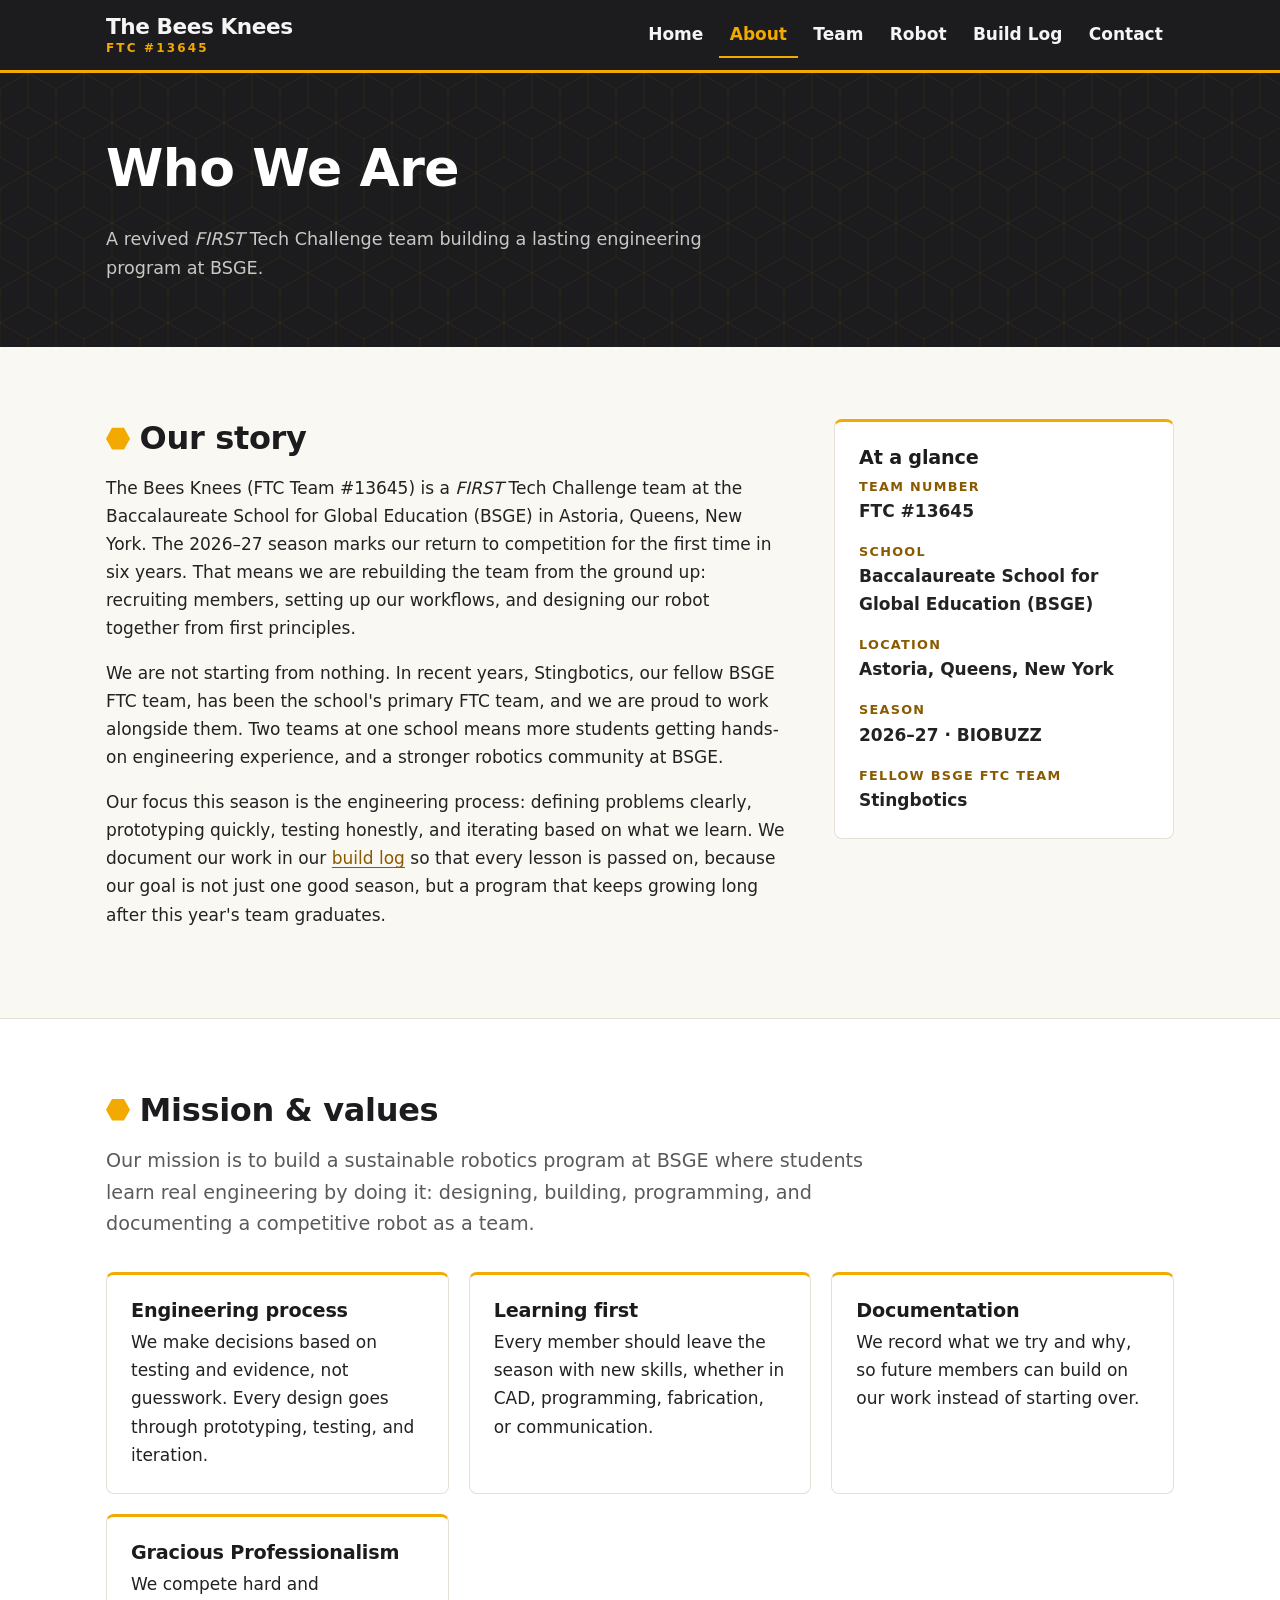
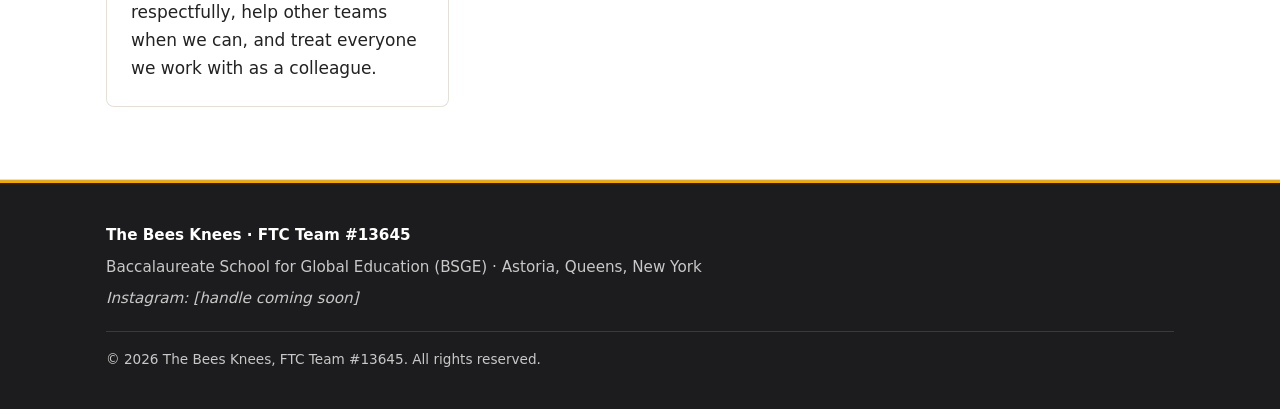
==== about.html @ 13f6f903 "Initial team website: six pages, shared stylesheet, mobile menu, README Co-Authored-By: Claude Opus " ====
<!DOCTYPE html>
<html lang="en">
<head>
  <meta charset="utf-8">
  <meta name="viewport" content="width=device-width, initial-scale=1">
  <title>About · The Bees Knees · FTC Team #13645</title>
  <meta name="description" content="Who we are: The Bees Knees, a revived FIRST Tech Challenge team at BSGE in Astoria, Queens, building a lasting robotics program.">
  <meta name="theme-color" content="#1c1c1e">
  <link rel="stylesheet" href="css/style.css">
  <!-- This line tells the CSS that JavaScript is working, so the phone menu can start closed. -->
  <script>document.documentElement.classList.add("js");</script>
  <script src="js/main.js" defer></script>
</head>
<body>
  <a class="skip-link" href="#main">Skip to main content</a>

  <!-- ===== HEADER (same on every page) ===== -->
  <header class="site-header">
    <div class="container header-inner">
      <!-- TODO: Replace this text wordmark with the team logo once it exists. Save it in images/ and use an <img> with alt="The Bees Knees, FTC Team 13645". -->
      <a class="wordmark" href="index.html">
        <span class="wordmark-name">The Bees Knees</span>
        <span class="wordmark-number">FTC #13645</span>
      </a>
      <button class="menu-toggle" type="button" aria-expanded="false" aria-controls="site-nav">
        <span class="menu-icon" aria-hidden="true"></span>
        Menu
      </button>
      <nav id="site-nav" class="site-nav" aria-label="Main">
        <ul>
          <li><a href="index.html">Home</a></li>
          <li><a href="about.html" aria-current="page">About</a></li>
          <li><a href="team.html">Team</a></li>
          <li><a href="robot.html">Robot</a></li>
          <li><a href="buildlog.html">Build Log</a></li>
          <li><a href="contact.html">Contact</a></li>
        </ul>
      </nav>
    </div>
  </header>

  <main id="main">
    <section class="page-header">
      <div class="container">
        <h1>Who We Are</h1>
        <p>A revived <em>FIRST</em> Tech Challenge team building a lasting engineering program at BSGE.</p>
      </div>
    </section>

    <!-- ===== INTRODUCTION ===== -->
    <section class="section" aria-labelledby="story-title">
      <div class="container split">
        <div class="prose">
          <h2 id="story-title" class="section-title">Our story</h2>
          <p>The Bees Knees (FTC Team #13645) is a <em>FIRST</em> Tech Challenge team at the Baccalaureate School for Global Education (BSGE) in Astoria, Queens, New York. The 2026–27 season marks our return to competition for the first time in six years. That means we are rebuilding the team from the ground up: recruiting members, setting up our workflows, and designing our robot together from first principles.</p>
          <p>We are not starting from nothing. In recent years, Stingbotics, our fellow BSGE FTC team, has been the school's primary FTC team, and we are proud to work alongside them. Two teams at one school means more students getting hands-on engineering experience, and a stronger robotics community at BSGE.</p>
          <p>Our focus this season is the engineering process: defining problems clearly, prototyping quickly, testing honestly, and iterating based on what we learn. We document our work in our <a href="buildlog.html">build log</a> so that every lesson is passed on, because our goal is not just one good season, but a program that keeps growing long after this year's team graduates.</p>

          <!-- TODO: Optional photo. When you have one, add it here, for example:
               <img src="images/about-team-working.jpg" alt="Team members assembling the drivetrain in the BSGE workshop">
          -->
        </div>

        <aside class="card" aria-labelledby="facts-title">
          <h3 id="facts-title">At a glance</h3>
          <dl class="fact-list">
            <div>
              <dt>Team number</dt>
              <dd>FTC #13645</dd>
            </div>
            <div>
              <dt>School</dt>
              <dd>Baccalaureate School for Global Education (BSGE)</dd>
            </div>
            <div>
              <dt>Location</dt>
              <dd>Astoria, Queens, New York</dd>
            </div>
            <div>
              <dt>Season</dt>
              <!-- TODO: Verify the official spelling of the season name. -->
              <dd>2026–27 · BIOBUZZ</dd>
            </div>
            <div>
              <dt>Fellow BSGE FTC team</dt>
              <dd>Stingbotics</dd>
            </div>
          </dl>
        </aside>
      </div>
    </section>

    <!-- ===== MISSION & VALUES ===== -->
    <!-- TODO: Team to review and edit the mission statement and values below. They are a first draft. -->
    <section class="section section-alt" aria-labelledby="mission-title">
      <div class="container">
        <h2 id="mission-title" class="section-title">Mission &amp; values</h2>
        <p class="section-intro lead">Our mission is to build a sustainable robotics program at BSGE where students learn real engineering by doing it: designing, building, programming, and documenting a competitive robot as a team.</p>

        <div class="card-grid">
          <div class="card">
            <h3>Engineering process</h3>
            <p>We make decisions based on testing and evidence, not guesswork. Every design goes through prototyping, testing, and iteration.</p>
          </div>
          <div class="card">
            <h3>Learning first</h3>
            <p>Every member should leave the season with new skills, whether in CAD, programming, fabrication, or communication.</p>
          </div>
          <div class="card">
            <h3>Documentation</h3>
            <p>We record what we try and why, so future members can build on our work instead of starting over.</p>
          </div>
          <div class="card">
            <h3>Gracious Professionalism</h3>
            <p>We compete hard and respectfully, help other teams when we can, and treat everyone we work with as a colleague.</p>
          </div>
        </div>
      </div>
    </section>
  </main>

  <!-- ===== FOOTER (same on every page) ===== -->
  <footer class="site-footer">
    <div class="container">
      <p class="footer-name">The Bees Knees · FTC Team #13645</p>
      <p>Baccalaureate School for Global Education (BSGE) · Astoria, Queens, New York</p>
      <!-- TODO: Replace with the real Instagram link, e.g. <a href="https://www.instagram.com/yourhandle/">Instagram: @yourhandle</a> -->
      <p class="placeholder">Instagram: [handle coming soon]</p>
      <p class="copyright">© 2026 The Bees Knees, FTC Team #13645. All rights reserved.</p>
    </div>
  </footer>
</body>
</html>
---- css/style.css ----
/* ==========================================================================
   The Bees Knees — FTC #13645
   Shared stylesheet used by EVERY page on the site.

   This file is organized top to bottom:
     1.  Colors & settings (CSS variables)  <- change colors here
     2.  Base styles (text, links, headings)
     3.  Layout helpers (containers, sections, grids)
     4.  Header & navigation (including the phone menu)
     5.  Hero (home page) & page headers (other pages)
     6.  Cards & buttons
     7.  Team cards
     8.  Build log
     9.  Photo placeholders
     10. Footer
     11. Wider screens (tablet & desktop)
   ========================================================================== */


/* ==========================================================================
   1. COLORS & SETTINGS
   A "CSS variable" is a named value. Instead of typing #f2a900 in 20 places,
   we write var(--color-gold). Change it once here and the whole site updates.
   ========================================================================== */

/* TODO: These colors are temporary. Update them to the official team colors
   once the team decides on them. Keep the contrast rule below in mind. */
:root {
  /* Dark colors (header, hero, footer) */
  --color-charcoal: #1c1c1e;
  --color-charcoal-light: #2c2c2f;

  /* Gold accents.
     IMPORTANT: bright gold is hard to read on white. Use --color-gold only on
     dark backgrounds or for decoration (borders, shapes). For text or links on
     light backgrounds, use --color-gold-dark instead. */
  --color-gold: #f2a900;
  --color-gold-hover: #ffbe2e;
  --color-gold-dark: #8a5a00;

  /* Light colors (page background, cards) */
  --color-bg: #faf8f3;            /* warm off-white page background */
  --color-surface: #ffffff;       /* cards */
  --color-surface-muted: #f3f0e8; /* photo placeholders */
  --color-border: #e4e0d6;

  /* Text colors */
  --color-text: #222222;
  --color-text-muted: #5a5a5a;
  --color-text-on-dark: #f5f5f5;
  --color-text-on-dark-muted: #c8c8c8;

  /* Fonts: these are fonts already installed on every phone/computer,
     so nothing has to download and pages load fast. */
  --font-body: system-ui, -apple-system, "Segoe UI", Roboto, "Helvetica Neue", Arial, sans-serif;

  /* Sizes */
  --max-width: 1100px;  /* widest the content gets on big screens */
  --radius: 8px;        /* how rounded corners are */
}


/* ==========================================================================
   2. BASE STYLES
   ========================================================================== */

/* Makes width/height math include padding and borders (much easier to reason about). */
*,
*::before,
*::after {
  box-sizing: border-box;
}

body {
  margin: 0;
  font-family: var(--font-body);
  font-size: 1.0625rem; /* about 17px */
  line-height: 1.65;
  color: var(--color-text);
  background-color: var(--color-bg);
}

img {
  max-width: 100%;  /* images never overflow their box */
  height: auto;
  display: block;
}

h1,
h2,
h3 {
  line-height: 1.2;
  margin: 0 0 0.5em;
  color: var(--color-charcoal);
  letter-spacing: -0.01em;
}

/* clamp(smallest, preferred, largest) = text grows with the screen, within limits */
h1 { font-size: clamp(2rem, 6vw, 3.25rem); }
h2 { font-size: clamp(1.5rem, 4vw, 2rem); }
h3 { font-size: 1.2rem; }

p {
  margin: 0 0 1em;
}

a {
  color: var(--color-gold-dark);
  text-underline-offset: 0.15em;
}

a:hover {
  color: var(--color-charcoal);
}

/* Visible outline when someone moves through the page with the Tab key. */
:focus-visible {
  outline: 3px solid var(--color-gold-dark);
  outline-offset: 3px;
}

/* On dark areas, use the bright gold outline instead so it stays visible. */
.site-header :focus-visible,
.hero :focus-visible,
.page-header :focus-visible,
.site-footer :focus-visible {
  outline-color: var(--color-gold);
}

/* "Skip to main content" link: hidden until a keyboard user presses Tab. */
.skip-link {
  position: absolute;
  left: 1rem;
  top: -100px;
  z-index: 100;
  padding: 0.5rem 1rem;
  background: var(--color-gold);
  color: var(--color-charcoal);
  font-weight: 700;
  border-radius: var(--radius);
}

.skip-link:focus {
  top: 1rem;
}

/* Placeholder text (things we still need to fill in). Search the site for "TODO". */
.placeholder {
  color: var(--color-text-muted);
  font-style: italic;
}

/* Turn off animations for people who ask their device for reduced motion. */
@media (prefers-reduced-motion: reduce) {
  * {
    transition: none !important;
  }
}


/* ==========================================================================
   3. LAYOUT HELPERS
   ========================================================================== */

/* Centers content and keeps a 16px gap from the screen edges on phones. */
.container {
  width: 100%;
  max-width: var(--max-width);
  margin: 0 auto;
  padding: 0 1rem;
}

.section {
  padding: 3rem 0;
}

/* Alternate background for every other section, to separate content visually. */
.section-alt {
  background: var(--color-surface);
  border-top: 1px solid var(--color-border);
  border-bottom: 1px solid var(--color-border);
}

/* Section headings get a small gold hexagon in front of them. */
.section-title {
  display: flex;
  align-items: center;
  gap: 0.6rem;
}

.section-title::before {
  content: "";
  flex-shrink: 0;
  width: 0.75em;
  height: 0.75em;
  background: var(--color-gold);
  clip-path: polygon(25% 5%, 75% 5%, 100% 50%, 75% 95%, 25% 95%, 0 50%);
}

.section-intro {
  max-width: 65ch;
  color: var(--color-text-muted);
  margin-bottom: 2rem;
}

/* Keeps long paragraphs at a comfortable reading width. */
.prose {
  max-width: 70ch;
}

.lead {
  font-size: 1.2rem;
}

/* A responsive grid: cards sit side by side when there is room,
   and stack into one column on phones. No media query needed. */
.card-grid {
  display: grid;
  gap: 1.25rem;
  grid-template-columns: repeat(auto-fit, minmax(min(100%, 260px), 1fr));
}

/* Wider cards: at most 2 per row (used for the 4 robot subsystems, so they form a 2 x 2 grid). */
.card-grid-wide {
  grid-template-columns: repeat(auto-fit, minmax(min(100%, 400px), 1fr));
}

/* A simple two-part list of facts (label + value). */
.fact-list {
  margin: 0;
  display: grid;
  gap: 1rem;
}

.fact-list dt {
  font-size: 0.8rem;
  font-weight: 700;
  letter-spacing: 0.1em;
  text-transform: uppercase;
  color: var(--color-gold-dark);
}

.fact-list dd {
  margin: 0;
  font-weight: 600;
}


/* ==========================================================================
   4. HEADER & NAVIGATION
   ========================================================================== */

.site-header {
  position: sticky;  /* header stays at the top while scrolling */
  top: 0;
  z-index: 50;
  background: var(--color-charcoal);
  color: var(--color-text-on-dark);
  border-bottom: 3px solid var(--color-gold);
}

.header-inner {
  display: flex;
  flex-wrap: wrap;
  align-items: center;
  justify-content: space-between;
  padding-top: 0.75rem;
  padding-bottom: 0.75rem;
}

/* Text wordmark (used until the team has a logo). */
.wordmark {
  display: flex;
  flex-direction: column;
  line-height: 1.1;
  text-decoration: none;
  color: var(--color-text-on-dark);
}

.wordmark:hover {
  color: #ffffff;
}

.wordmark-name {
  font-size: 1.35rem;
  font-weight: 800;
  letter-spacing: -0.02em;
}

.wordmark-number {
  margin-top: 0.2rem;
  font-size: 0.75rem;
  font-weight: 600;
  letter-spacing: 0.18em;
  text-transform: uppercase;
  color: var(--color-gold);
}

/* --- Phone menu button ---
   The button is hidden unless JavaScript is running (the "js" class is added
   to the page by a one-line script in each page's <head>). That way, if
   JavaScript ever fails, the links simply show instead of being stuck hidden. */
.menu-toggle {
  display: none;
}

.js .menu-toggle {
  display: inline-flex;
  align-items: center;
  gap: 0.6rem;
  padding: 0.5rem 0.85rem;
  background: transparent;
  color: var(--color-text-on-dark);
  border: 1px solid #8a8a8a;
  border-radius: var(--radius);
  font: inherit;
  font-size: 0.95rem;
  font-weight: 600;
  cursor: pointer;
}

.js .menu-toggle:hover {
  border-color: var(--color-gold);
}

/* The three-line "hamburger" icon, drawn with CSS. */
.menu-icon,
.menu-icon::before,
.menu-icon::after {
  display: block;
  width: 18px;
  height: 2px;
  background: currentColor;
}

.menu-icon {
  position: relative;
}

.menu-icon::before,
.menu-icon::after {
  content: "";
  position: absolute;
  left: 0;
}

.menu-icon::before { top: -6px; }
.menu-icon::after  { top: 6px; }

/* --- Navigation links (phone layout first) --- */
.site-nav {
  width: 100%;
}

/* On phones, the menu starts closed... */
.js .site-nav {
  display: none;
}

/* ...and opens when main.js adds the "is-open" class. */
.js .site-nav.is-open {
  display: block;
}

.site-nav ul {
  list-style: none;
  margin: 0.75rem 0 0;
  padding: 0;
}

.site-nav a {
  display: block;
  padding: 0.75rem 0.25rem;
  border-top: 1px solid #3a3a3d;
  color: var(--color-text-on-dark);
  text-decoration: none;
  font-weight: 600;
}

.site-nav a:hover,
.site-nav a[aria-current="page"] {
  color: var(--color-gold);
}


/* ==========================================================================
   5. HERO (home page) & PAGE HEADERS (all other pages)
   ========================================================================== */

/* Dark band with a very faint honeycomb pattern.
   The pattern is a tiny drawing (SVG) written directly into the CSS, so there
   is no image file to load. To make it stronger or weaker, change both
   stroke-opacity='0.07' values (0 = invisible, 1 = solid). */
.hero,
.page-header {
  background-color: var(--color-charcoal);
  background-image: url("data:image/svg+xml,%3Csvg xmlns='http://www.w3.org/2000/svg' width='56' height='100'%3E%3Cpath d='M28 66L0 50L0 16L28 0L56 16L56 50L28 66L28 100' fill='none' stroke='%23f2a900' stroke-opacity='0.07'/%3E%3Cpath d='M28 0L28 34L0 50L0 84L28 100L56 84L56 50L28 34' fill='none' stroke='%23f2a900' stroke-opacity='0.07'/%3E%3C/svg%3E");
  color: var(--color-text-on-dark);
}

.hero {
  padding: 4rem 0 4.5rem;
}

.hero h1,
.page-header h1 {
  color: #ffffff;
}

.hero h1 {
  margin-bottom: 0.25rem;
}

.hero-season {
  display: inline-block;
  margin-bottom: 1.25rem;
  padding: 0.25rem 0.75rem;
  border: 1px solid var(--color-gold);
  border-radius: 999px;
  font-size: 0.8rem;
  font-weight: 600;
  letter-spacing: 0.08em;
  text-transform: uppercase;
  color: var(--color-gold);
}

.hero-number {
  margin-bottom: 1rem;
  font-size: 0.95rem;
  font-weight: 700;
  letter-spacing: 0.2em;
  text-transform: uppercase;
  color: var(--color-gold);
}

.hero-school {
  color: var(--color-text-on-dark-muted);
}

.hero-tagline {
  max-width: 34ch;
  margin: 1.75rem 0 2rem;
  padding-left: 1rem;
  border-left: 3px solid var(--color-gold);
  font-size: clamp(1.15rem, 3vw, 1.5rem);
  font-weight: 500;
  color: #ffffff;
}

.hero-actions {
  display: flex;
  flex-wrap: wrap;
  gap: 0.75rem;
}

/* Smaller dark band at the top of every page except Home. */
.page-header {
  padding: 2.75rem 0;
}

.page-header p {
  max-width: 60ch;
  margin-bottom: 0;
  color: var(--color-text-on-dark-muted);
  font-size: 1.1rem;
}


/* ==========================================================================
   6. CARDS & BUTTONS
   ========================================================================== */

.card {
  padding: 1.5rem;
  background: var(--color-surface);
  border: 1px solid var(--color-border);
  border-top: 3px solid var(--color-gold);
  border-radius: var(--radius);
}

.card h3 {
  margin-bottom: 0.4rem;
}

.card p:last-child {
  margin-bottom: 0;
}

/* A whole card that works as one link (used on the Home page). */
.link-card {
  display: block;
  color: inherit;
  text-decoration: none;
  transition: transform 0.15s ease, box-shadow 0.15s ease;
}

.link-card:hover {
  color: inherit;
  transform: translateY(-2px);
  box-shadow: 0 6px 18px rgba(0, 0, 0, 0.08);
}

.card-cta {
  font-weight: 700;
  color: var(--color-gold-dark);
}

/* Small uppercase label above a card heading. */
.label {
  display: inline-block;
  margin-bottom: 0.25rem;
  font-size: 0.75rem;
  font-weight: 700;
  letter-spacing: 0.1em;
  text-transform: uppercase;
  color: var(--color-gold-dark);
}

.button {
  display: inline-block;
  padding: 0.75rem 1.25rem;
  background: var(--color-gold);
  color: var(--color-charcoal);
  border: 2px solid var(--color-gold);
  border-radius: var(--radius);
  font-weight: 700;
  text-decoration: none;
}

.button:hover {
  background: var(--color-gold-hover);
  border-color: var(--color-gold-hover);
  color: var(--color-charcoal);
}

/* Outline version: only use on dark backgrounds. */
.button-outline {
  background: transparent;
  color: #ffffff;
}

.button-outline:hover {
  background: var(--color-gold);
  color: var(--color-charcoal);
}


/* ==========================================================================
   7. TEAM CARDS
   ========================================================================== */

.person-card {
  display: flex;
  align-items: center;
  gap: 1rem;
}

/* Circle with initials. Later this can be swapped for a photo
   (an <img> with class="avatar" gets the same round shape). */
.avatar {
  flex-shrink: 0;
  display: flex;
  align-items: center;
  justify-content: center;
  width: 64px;
  height: 64px;
  border-radius: 50%;
  border: 2px solid var(--color-gold);
  background: var(--color-charcoal);
  color: var(--color-gold);
  font-size: 1.25rem;
  font-weight: 800;
  letter-spacing: 0.05em;
  object-fit: cover; /* used when the avatar is a photo */
}

.avatar-large {
  width: 84px;
  height: 84px;
  font-size: 1.6rem;
}

/* Dashed circle for placeholder cards that still need a real member. */
.avatar-placeholder {
  background: var(--color-surface-muted);
  border-style: dashed;
  border-color: #a39b88;
  color: var(--color-text-muted);
}

.person-name {
  margin: 0;
  font-size: 1.15rem;
}

.person-role {
  margin: 0;
  color: var(--color-text-muted);
}


/* ==========================================================================
   8. BUILD LOG
   ========================================================================== */

.log {
  display: grid;
  gap: 1.5rem;
  max-width: 760px;
}

.log-entry {
  padding: 1.5rem;
  background: var(--color-surface);
  border: 1px solid var(--color-border);
  border-left: 4px solid var(--color-gold);
  border-radius: var(--radius);
}

.log-date {
  margin-bottom: 0.25rem;
  font-size: 0.85rem;
  font-weight: 700;
  letter-spacing: 0.08em;
  text-transform: uppercase;
  color: var(--color-gold-dark);
}

.log-entry h2 {
  font-size: 1.35rem;
}

.log-entry p:last-child {
  margin-bottom: 0;
}

.log-entry figure {
  margin: 1.25rem 0 0;
}

.log-entry img {
  border-radius: var(--radius);
}

figcaption {
  margin-top: 0.5rem;
  font-size: 0.9rem;
  color: var(--color-text-muted);
}


/* ==========================================================================
   9. PHOTO PLACEHOLDERS
   Dashed boxes showing where a photo will go. When you have the photo,
   replace the whole <div class="photo-placeholder">...</div> with an <img>.
   ========================================================================== */

.photo-placeholder {
  display: flex;
  align-items: center;
  justify-content: center;
  aspect-ratio: 16 / 9;  /* keeps a widescreen shape at any width */
  margin-top: 1.25rem;
  padding: 1rem;
  background: var(--color-surface-muted);
  border: 2px dashed #b9b2a2;
  border-radius: var(--radius);
  color: var(--color-text-muted);
  font-size: 0.95rem;
  text-align: center;
}


/* ==========================================================================
   10. FOOTER
   ========================================================================== */

.site-footer {
  padding: 2.5rem 0 2rem;
  background: var(--color-charcoal);
  border-top: 3px solid var(--color-gold);
  color: var(--color-text-on-dark-muted);
  font-size: 0.95rem;
}

.site-footer p {
  margin-bottom: 0.4rem;
}

.site-footer a {
  color: var(--color-gold);
}

.site-footer a:hover {
  color: #ffffff;
}

.site-footer .placeholder {
  color: var(--color-text-on-dark-muted);
}

.footer-name {
  font-weight: 700;
  color: #ffffff;
}

.copyright {
  margin-top: 1.25rem;
  padding-top: 1rem;
  border-top: 1px solid #3a3a3d;
  font-size: 0.85rem;
}


/* ==========================================================================
   11. WIDER SCREENS (tablet & desktop, 768px and up)
   Everything above is designed for phones first. These rules adjust the
   layout once the screen is wide enough.
   ========================================================================== */

@media (min-width: 768px) {
  /* Hide the Menu button and always show the links in a row. */
  .js .menu-toggle {
    display: none;
  }

  .site-nav,
  .js .site-nav {
    display: block;
    width: auto;
  }

  .site-nav ul {
    display: flex;
    gap: 0.25rem;
    margin: 0;
  }

  .site-nav a {
    padding: 0.5rem 0.7rem;
    border-top: 0;
    border-bottom: 2px solid transparent;
  }

  .site-nav a[aria-current="page"] {
    border-bottom-color: var(--color-gold);
  }

  .hero {
    padding: 6rem 0 6.5rem;
  }

  .page-header {
    padding: 4rem 0;
  }

  .section {
    padding: 4.5rem 0;
  }

  /* Two columns: main text on the left, facts box on the right. */
  .split {
    display: grid;
    grid-template-columns: 2fr 1fr;
    gap: 3rem;
    align-items: start;
  }
}
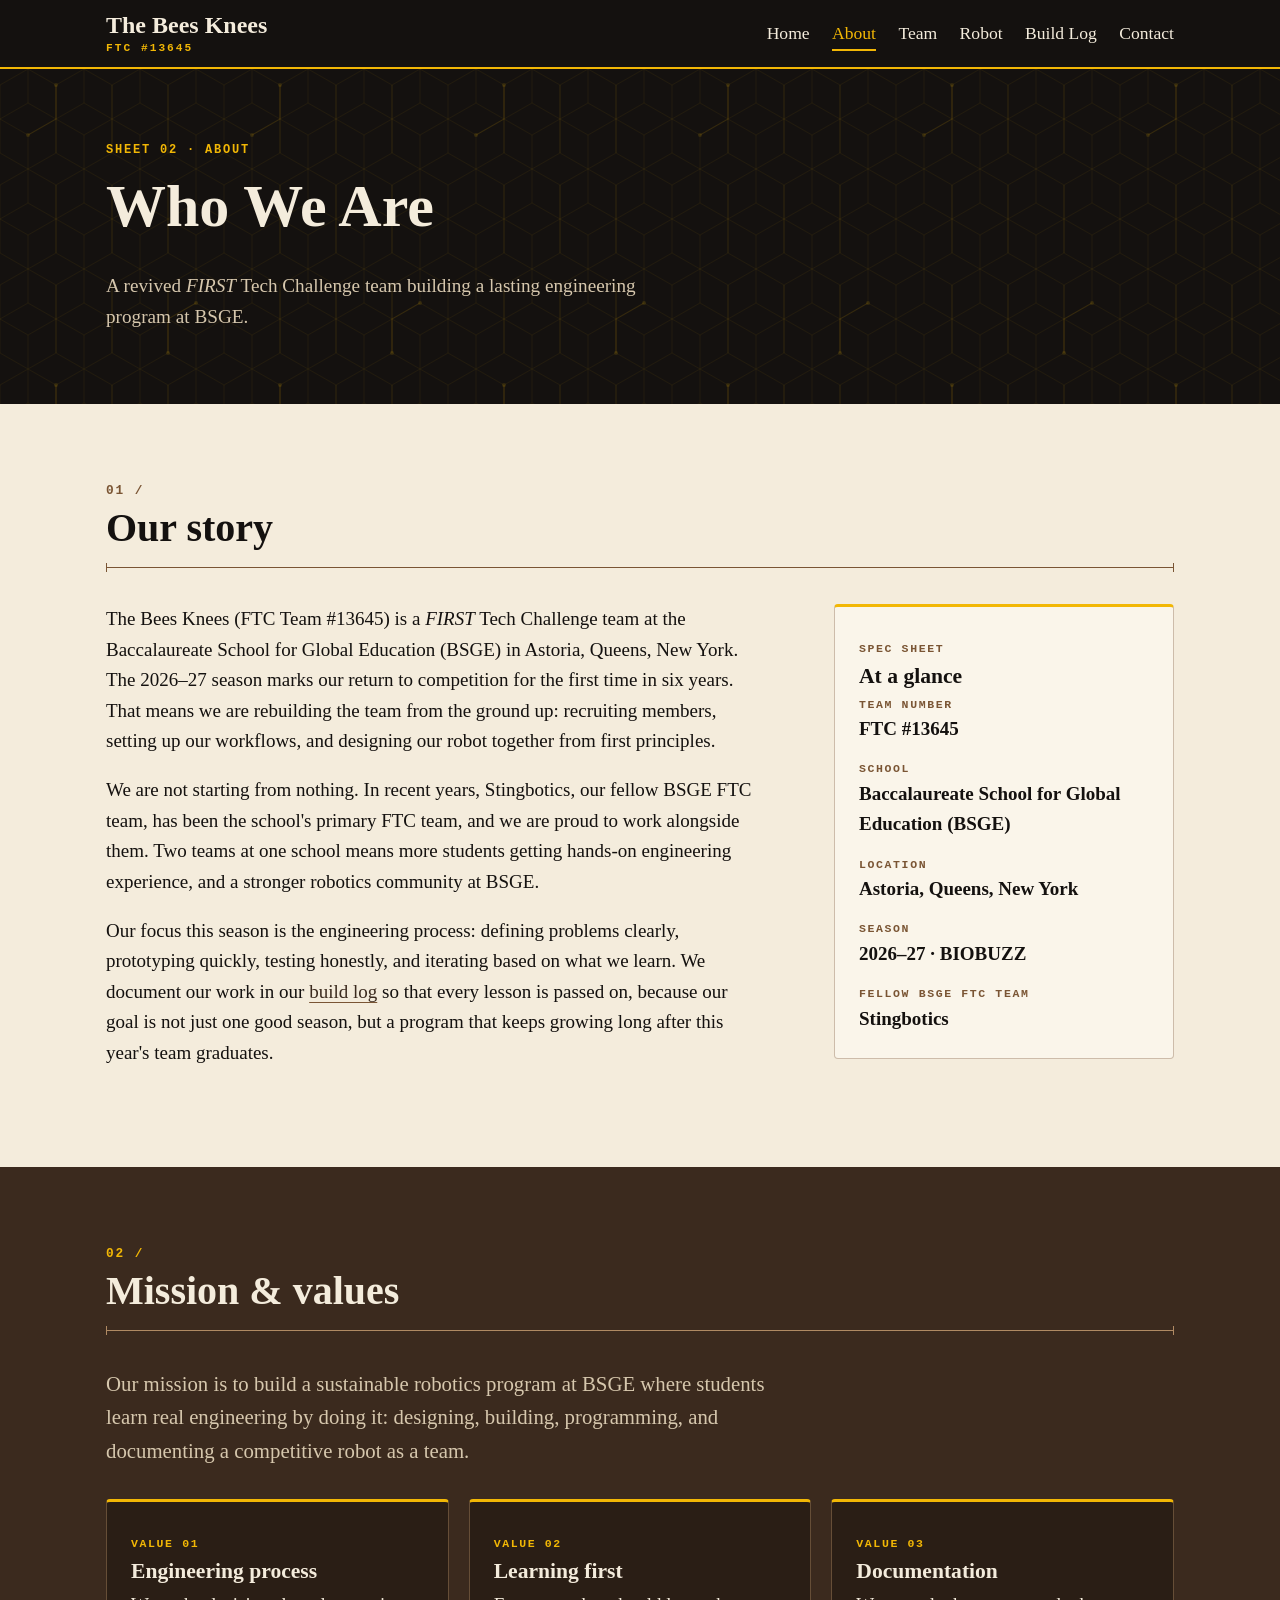
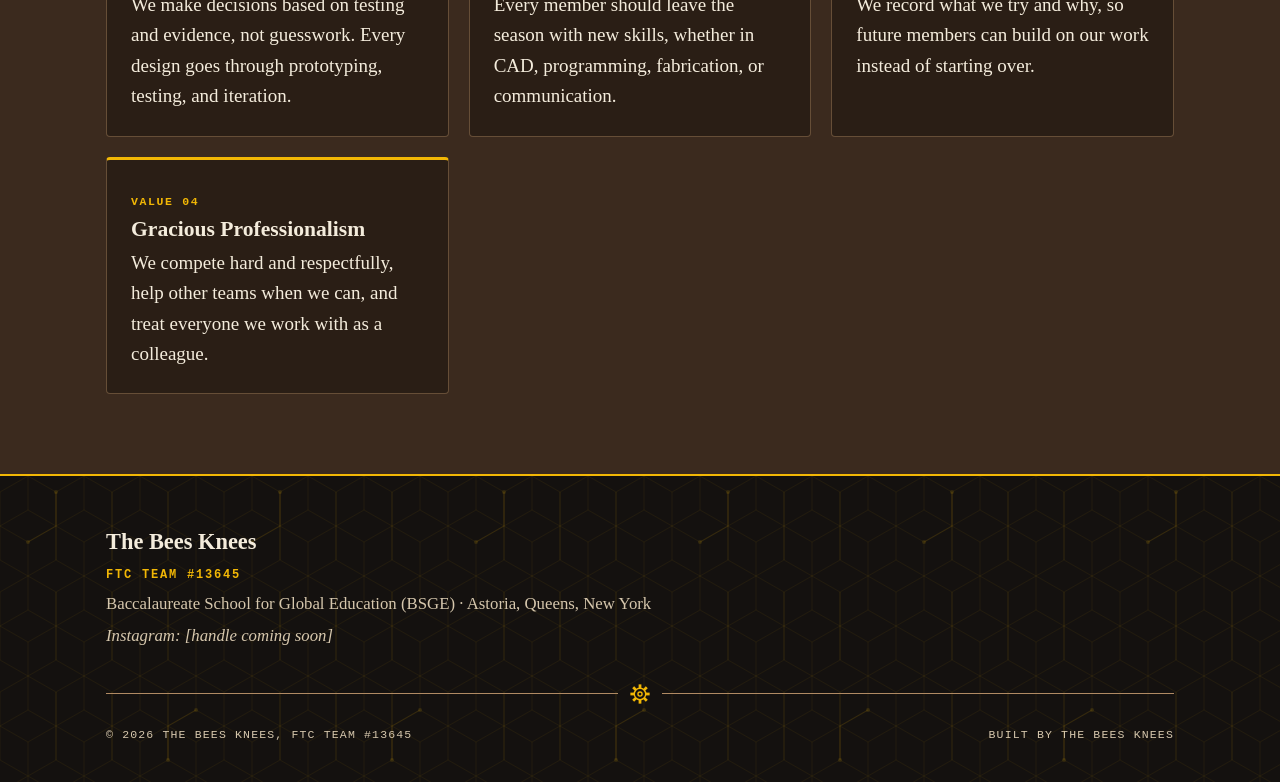
==== commit b0a790c1: "Redesign: "Engineered Hive" palette, Times typography, technical details Co-Authored-By: Claude Opus" ====
--- a/about.html
+++ b/about.html
@@ -5,7 +5,7 @@
   <meta name="viewport" content="width=device-width, initial-scale=1">
   <title>About · The Bees Knees · FTC Team #13645</title>
   <meta name="description" content="Who we are: The Bees Knees, a revived FIRST Tech Challenge team at BSGE in Astoria, Queens, building a lasting robotics program.">
-  <meta name="theme-color" content="#1c1c1e">
+  <meta name="theme-color" content="#14110f">
   <link rel="stylesheet" href="css/style.css">
   <!-- This line tells the CSS that JavaScript is working, so the phone menu can start closed. -->
   <script>document.documentElement.classList.add("js");</script>
@@ -42,75 +42,83 @@
   <main id="main">
     <section class="page-header">
       <div class="container">
+        <p class="sheet-label" aria-hidden="true">Sheet 02 · About</p>
         <h1>Who We Are</h1>
         <p>A revived <em>FIRST</em> Tech Challenge team building a lasting engineering program at BSGE.</p>
       </div>
     </section>
 
-    <!-- ===== INTRODUCTION ===== -->
+    <!-- ===== 01 / OUR STORY ===== -->
     <section class="section" aria-labelledby="story-title">
-      <div class="container split">
-        <div class="prose">
-          <h2 id="story-title" class="section-title">Our story</h2>
-          <p>The Bees Knees (FTC Team #13645) is a <em>FIRST</em> Tech Challenge team at the Baccalaureate School for Global Education (BSGE) in Astoria, Queens, New York. The 2026–27 season marks our return to competition for the first time in six years. That means we are rebuilding the team from the ground up: recruiting members, setting up our workflows, and designing our robot together from first principles.</p>
-          <p>We are not starting from nothing. In recent years, Stingbotics, our fellow BSGE FTC team, has been the school's primary FTC team, and we are proud to work alongside them. Two teams at one school means more students getting hands-on engineering experience, and a stronger robotics community at BSGE.</p>
-          <p>Our focus this season is the engineering process: defining problems clearly, prototyping quickly, testing honestly, and iterating based on what we learn. We document our work in our <a href="buildlog.html">build log</a> so that every lesson is passed on, because our goal is not just one good season, but a program that keeps growing long after this year's team graduates.</p>
+      <div class="container">
+        <h2 id="story-title" class="spec-title"><span class="spec-num" aria-hidden="true">01 /</span> Our story</h2>
+        <div class="split">
+          <div class="prose">
+            <p>The Bees Knees (FTC Team #13645) is a <em>FIRST</em> Tech Challenge team at the Baccalaureate School for Global Education (BSGE) in Astoria, Queens, New York. The 2026–27 season marks our return to competition for the first time in six years. That means we are rebuilding the team from the ground up: recruiting members, setting up our workflows, and designing our robot together from first principles.</p>
+            <p>We are not starting from nothing. In recent years, Stingbotics, our fellow BSGE FTC team, has been the school's primary FTC team, and we are proud to work alongside them. Two teams at one school means more students getting hands-on engineering experience, and a stronger robotics community at BSGE.</p>
+            <p>Our focus this season is the engineering process: defining problems clearly, prototyping quickly, testing honestly, and iterating based on what we learn. We document our work in our <a href="buildlog.html">build log</a> so that every lesson is passed on, because our goal is not just one good season, but a program that keeps growing long after this year's team graduates.</p>
 
-          <!-- TODO: Optional photo. When you have one, add it here, for example:
-               <img src="images/about-team-working.jpg" alt="Team members assembling the drivetrain in the BSGE workshop">
-          -->
+            <!-- TODO: Optional photo. When you have one, add it here, for example:
+                 <img src="images/about-team-working.jpg" alt="Team members assembling the drivetrain in the BSGE workshop">
+            -->
+          </div>
+
+          <aside class="card" aria-labelledby="facts-title">
+            <span class="label">Spec sheet</span>
+            <h3 id="facts-title">At a glance</h3>
+            <dl class="fact-list">
+              <div>
+                <dt>Team number</dt>
+                <dd>FTC #13645</dd>
+              </div>
+              <div>
+                <dt>School</dt>
+                <dd>Baccalaureate School for Global Education (BSGE)</dd>
+              </div>
+              <div>
+                <dt>Location</dt>
+                <dd>Astoria, Queens, New York</dd>
+              </div>
+              <div>
+                <dt>Season</dt>
+                <!-- TODO: Verify the official spelling of the season name. -->
+                <dd>2026–27 · BIOBUZZ</dd>
+              </div>
+              <div>
+                <dt>Fellow BSGE FTC team</dt>
+                <dd>Stingbotics</dd>
+              </div>
+            </dl>
+          </aside>
         </div>
-
-        <aside class="card" aria-labelledby="facts-title">
-          <h3 id="facts-title">At a glance</h3>
-          <dl class="fact-list">
-            <div>
-              <dt>Team number</dt>
-              <dd>FTC #13645</dd>
-            </div>
-            <div>
-              <dt>School</dt>
-              <dd>Baccalaureate School for Global Education (BSGE)</dd>
-            </div>
-            <div>
-              <dt>Location</dt>
-              <dd>Astoria, Queens, New York</dd>
-            </div>
-            <div>
-              <dt>Season</dt>
-              <!-- TODO: Verify the official spelling of the season name. -->
-              <dd>2026–27 · BIOBUZZ</dd>
-            </div>
-            <div>
-              <dt>Fellow BSGE FTC team</dt>
-              <dd>Stingbotics</dd>
-            </div>
-          </dl>
-        </aside>
       </div>
     </section>
 
-    <!-- ===== MISSION & VALUES ===== -->
+    <!-- ===== 02 / MISSION & VALUES ===== -->
     <!-- TODO: Team to review and edit the mission statement and values below. They are a first draft. -->
-    <section class="section section-alt" aria-labelledby="mission-title">
+    <section class="section section-dark" aria-labelledby="mission-title">
       <div class="container">
-        <h2 id="mission-title" class="section-title">Mission &amp; values</h2>
+        <h2 id="mission-title" class="spec-title"><span class="spec-num" aria-hidden="true">02 /</span> Mission &amp; values</h2>
         <p class="section-intro lead">Our mission is to build a sustainable robotics program at BSGE where students learn real engineering by doing it: designing, building, programming, and documenting a competitive robot as a team.</p>
 
         <div class="card-grid">
           <div class="card">
+            <span class="label">Value 01</span>
             <h3>Engineering process</h3>
             <p>We make decisions based on testing and evidence, not guesswork. Every design goes through prototyping, testing, and iteration.</p>
           </div>
           <div class="card">
+            <span class="label">Value 02</span>
             <h3>Learning first</h3>
             <p>Every member should leave the season with new skills, whether in CAD, programming, fabrication, or communication.</p>
           </div>
           <div class="card">
+            <span class="label">Value 03</span>
             <h3>Documentation</h3>
             <p>We record what we try and why, so future members can build on our work instead of starting over.</p>
           </div>
           <div class="card">
+            <span class="label">Value 04</span>
             <h3>Gracious Professionalism</h3>
             <p>We compete hard and respectfully, help other teams when we can, and treat everyone we work with as a colleague.</p>
           </div>
@@ -122,11 +130,16 @@
   <!-- ===== FOOTER (same on every page) ===== -->
   <footer class="site-footer">
     <div class="container">
-      <p class="footer-name">The Bees Knees · FTC Team #13645</p>
+      <p class="footer-name">The Bees Knees</p>
+      <p class="footer-number">FTC TEAM #13645</p>
       <p>Baccalaureate School for Global Education (BSGE) · Astoria, Queens, New York</p>
       <!-- TODO: Replace with the real Instagram link, e.g. <a href="https://www.instagram.com/yourhandle/">Instagram: @yourhandle</a> -->
       <p class="placeholder">Instagram: [handle coming soon]</p>
-      <p class="copyright">© 2026 The Bees Knees, FTC Team #13645. All rights reserved.</p>
+      <hr class="gear-divider">
+      <div class="footer-bottom">
+        <p>© 2026 The Bees Knees, FTC Team #13645</p>
+        <p>Built by The Bees Knees</p>
+      </div>
     </div>
   </footer>
 </body>
--- a/css/style.css
+++ b/css/style.css
@@ -1,67 +1,107 @@
 /* ==========================================================================
    The Bees Knees — FTC #13645
    Shared stylesheet used by EVERY page on the site.
+   Design concept: "Engineered Hive" (honeycomb = bee theme + engineering
+   structure), with a few technical-drawing details used sparingly.
 
    This file is organized top to bottom:
-     1.  Colors & settings (CSS variables)  <- change colors here
-     2.  Base styles (text, links, headings)
-     3.  Layout helpers (containers, sections, grids)
-     4.  Header & navigation (including the phone menu)
-     5.  Hero (home page) & page headers (other pages)
-     6.  Cards & buttons
-     7.  Team cards
-     8.  Build log
-     9.  Photo placeholders
-     10. Footer
-     11. Wider screens (tablet & desktop)
-   ========================================================================== */
-
-
-/* ==========================================================================
-   1. COLORS & SETTINGS
-   A "CSS variable" is a named value. Instead of typing #f2a900 in 20 places,
-   we write var(--color-gold). Change it once here and the whole site updates.
-   ========================================================================== */
-
-/* TODO: These colors are temporary. Update them to the official team colors
-   once the team decides on them. Keep the contrast rule below in mind. */
+     1.  Colors, fonts & settings (CSS variables)  <- change colors here
+     2.  Dark areas (how colors swap on dark backgrounds)
+     3.  Base styles (text, links, headings)
+     4.  Layout helpers (containers, sections, grids)
+     5.  Spec headings, dimension lines & gear dividers
+     6.  Header & navigation (including the phone menu)
+     7.  Hero (home page) & page headers (other pages)
+     8.  Cards & buttons
+     9.  Spec sheet table & fact lists
+     10. Team cards
+     11. Build log
+     12. Photo placeholders
+     13. Footer
+     14. Wider screens (tablet & desktop)
+   ========================================================================== */
+
+
+/* ==========================================================================
+   1. COLORS, FONTS & SETTINGS
+   A "CSS variable" is a named value. Instead of typing #f2b705 in 20 places,
+   we write var(--honey). Change it once here and the whole site updates.
+   ========================================================================== */
+
+/* TODO: These colors may change to the official team colors once decided.
+   CONTRAST RULE: honey yellow is readable on black and espresso, but NEVER
+   use yellow TEXT on parchment. On light backgrounds, yellow is only for
+   shapes (borders, underlines, hexagons). */
 :root {
-  /* Dark colors (header, hero, footer) */
-  --color-charcoal: #1c1c1e;
-  --color-charcoal-light: #2c2c2f;
-
-  /* Gold accents.
-     IMPORTANT: bright gold is hard to read on white. Use --color-gold only on
-     dark backgrounds or for decoration (borders, shapes). For text or links on
-     light backgrounds, use --color-gold-dark instead. */
-  --color-gold: #f2a900;
-  --color-gold-hover: #ffbe2e;
-  --color-gold-dark: #8a5a00;
-
-  /* Light colors (page background, cards) */
-  --color-bg: #faf8f3;            /* warm off-white page background */
-  --color-surface: #ffffff;       /* cards */
-  --color-surface-muted: #f3f0e8; /* photo placeholders */
-  --color-border: #e4e0d6;
-
-  /* Text colors */
-  --color-text: #222222;
-  --color-text-muted: #5a5a5a;
-  --color-text-on-dark: #f5f5f5;
-  --color-text-on-dark-muted: #c8c8c8;
-
-  /* Fonts: these are fonts already installed on every phone/computer,
-     so nothing has to download and pages load fast. */
-  --font-body: system-ui, -apple-system, "Segoe UI", Roboto, "Helvetica Neue", Arial, sans-serif;
-
-  /* Sizes */
+  /* --- The 5 palette colors --- */
+  --hive-black: #14110f;   /* header, footer, hero */
+  --espresso: #3b2a1e;     /* dark section backgrounds */
+  --walnut: #7a5534;       /* borders, dividers, secondary text on light */
+  --honey: #f2b705;        /* buttons, highlights, team number (dark backgrounds only for text) */
+  --parchment: #f4ecdc;    /* main reading background */
+
+  /* --- Shades mixed from the palette, for subtle surfaces --- */
+  --parchment-light: #faf5ea;  /* cards on parchment */
+  --espresso-deep: #2a1e15;    /* cards on espresso */
+  --walnut-light: #b08a63;     /* lines on dark backgrounds */
+  --parchment-muted: #d6c7ad;  /* secondary text on dark backgrounds */
+
+  /* --- What each part of the page uses (these are the LIGHT-section values;
+         section 2 below swaps them for dark areas) --- */
+  --text: var(--hive-black);
+  --text-muted: var(--walnut);
+  --heading: var(--hive-black);
+  --surface: var(--parchment-light);       /* card background */
+  --border: rgba(122, 85, 52, 0.35);       /* walnut, see-through */
+  --line: var(--walnut);                   /* dimension lines, dividers */
+  --label: var(--walnut);                  /* "01 /" numbers, small labels */
+  --link: var(--espresso);
+  --placeholder-bg: #ebdfc8;
+  --focus: var(--espresso);                /* keyboard focus outline */
+
+  /* --- Fonts ---
+     Times New Roman for all reading text and headings.
+     Monospace ONLY for tiny technical labels (team number, dates, "01 /").
+     The monospace fonts below are already installed on most devices, so
+     nothing downloads. To use JetBrains Mono instead, add the Google Fonts
+     <link> to each page's <head> and put "JetBrains Mono" first in this list. */
+  --font-body: "Times New Roman", Times, serif;
+  --font-mono: ui-monospace, "SFMono-Regular", Menlo, Consolas, "Liberation Mono", monospace;
+
+  /* --- Sizes --- */
   --max-width: 1100px;  /* widest the content gets on big screens */
-  --radius: 8px;        /* how rounded corners are */
-}
-
-
-/* ==========================================================================
-   2. BASE STYLES
+  --radius: 4px;        /* small, crisp corners */
+}
+
+
+/* ==========================================================================
+   2. DARK AREAS
+   Everything listed here has a dark background. Instead of writing separate
+   styles for every element on dark backgrounds, we just swap the variables.
+   To make a new section dark, give it class="section section-dark".
+   ========================================================================== */
+
+.site-header,
+.hero,
+.page-header,
+.section-dark,
+.site-footer {
+  --text: var(--parchment);
+  --text-muted: var(--parchment-muted);
+  --heading: var(--parchment);
+  --surface: var(--espresso-deep);
+  --border: rgba(176, 138, 99, 0.45);
+  --line: var(--walnut-light);
+  --label: var(--honey);
+  --link: var(--honey);
+  --placeholder-bg: rgba(20, 17, 15, 0.35);
+  --focus: var(--honey);
+  color: var(--text);
+}
+
+
+/* ==========================================================================
+   3. BASE STYLES
    ========================================================================== */
 
 /* Makes width/height math include padding and borders (much easier to reason about). */
@@ -74,10 +114,10 @@
 body {
   margin: 0;
   font-family: var(--font-body);
-  font-size: 1.0625rem; /* about 17px */
-  line-height: 1.65;
-  color: var(--color-text);
-  background-color: var(--color-bg);
+  font-size: 1.1875rem; /* about 19px: Times reads small, so the base size is a bit larger */
+  line-height: 1.6;
+  color: var(--text);
+  background-color: var(--parchment);
 }
 
 img {
@@ -89,42 +129,62 @@
 h1,
 h2,
 h3 {
-  line-height: 1.2;
   margin: 0 0 0.5em;
-  color: var(--color-charcoal);
-  letter-spacing: -0.01em;
+  line-height: 1.15;
+  font-weight: 700;
+  color: var(--heading);
 }
 
 /* clamp(smallest, preferred, largest) = text grows with the screen, within limits */
-h1 { font-size: clamp(2rem, 6vw, 3.25rem); }
-h2 { font-size: clamp(1.5rem, 4vw, 2rem); }
-h3 { font-size: 1.2rem; }
+h1 { font-size: clamp(2.4rem, 7vw, 3.75rem); }
+h2 { font-size: clamp(1.8rem, 4.5vw, 2.5rem); }
+h3 { font-size: 1.35rem; }
 
 p {
   margin: 0 0 1em;
 }
 
+/* Links: underlined (so they are recognizable without relying on color). */
 a {
-  color: var(--color-gold-dark);
-  text-underline-offset: 0.15em;
-}
-
-a:hover {
-  color: var(--color-charcoal);
+  color: var(--link);
+  text-decoration-color: var(--line);
+  text-decoration-thickness: 1px;
+  text-underline-offset: 0.2em;
+}
+
+/* Links inside paragraphs, the nav, and the footer get a honey underline
+   that "draws in" from left to right on hover. */
+.prose a,
+.site-nav a,
+.site-footer a,
+.card p a {
+  background-image: linear-gradient(var(--honey), var(--honey));
+  background-repeat: no-repeat;
+  background-position: 0 100%;
+  background-size: 0% 2px;
+  transition: background-size 0.25s ease;
+}
+
+.prose a:hover,
+.site-nav a:hover,
+.site-footer a:hover,
+.card p a:hover {
+  background-size: 100% 2px;
+  text-decoration-color: transparent;
 }
 
 /* Visible outline when someone moves through the page with the Tab key. */
 :focus-visible {
-  outline: 3px solid var(--color-gold-dark);
+  outline: 3px solid var(--focus);
   outline-offset: 3px;
 }
 
-/* On dark areas, use the bright gold outline instead so it stays visible. */
-.site-header :focus-visible,
-.hero :focus-visible,
-.page-header :focus-visible,
-.site-footer :focus-visible {
-  outline-color: var(--color-gold);
+/* Small monospace text, for technical labels only. */
+.mono {
+  font-family: var(--font-mono);
+  font-size: 0.8rem;
+  letter-spacing: 0.12em;
+  text-transform: uppercase;
 }
 
 /* "Skip to main content" link: hidden until a keyboard user presses Tab. */
@@ -134,8 +194,8 @@
   top: -100px;
   z-index: 100;
   padding: 0.5rem 1rem;
-  background: var(--color-gold);
-  color: var(--color-charcoal);
+  background: var(--honey);
+  color: var(--hive-black);
   font-weight: 700;
   border-radius: var(--radius);
 }
@@ -146,7 +206,7 @@
 
 /* Placeholder text (things we still need to fill in). Search the site for "TODO". */
 .placeholder {
-  color: var(--color-text-muted);
+  color: var(--text-muted);
   font-style: italic;
 }
 
@@ -159,7 +219,7 @@
 
 
 /* ==========================================================================
-   3. LAYOUT HELPERS
+   4. LAYOUT HELPERS
    ========================================================================== */
 
 /* Centers content and keeps a 16px gap from the screen edges on phones. */
@@ -170,46 +230,28 @@
   padding: 0 1rem;
 }
 
+/* Sections alternate: parchment (default) and espresso (add "section-dark"). */
 .section {
-  padding: 3rem 0;
-}
-
-/* Alternate background for every other section, to separate content visually. */
-.section-alt {
-  background: var(--color-surface);
-  border-top: 1px solid var(--color-border);
-  border-bottom: 1px solid var(--color-border);
-}
-
-/* Section headings get a small gold hexagon in front of them. */
-.section-title {
-  display: flex;
-  align-items: center;
-  gap: 0.6rem;
-}
-
-.section-title::before {
-  content: "";
-  flex-shrink: 0;
-  width: 0.75em;
-  height: 0.75em;
-  background: var(--color-gold);
-  clip-path: polygon(25% 5%, 75% 5%, 100% 50%, 75% 95%, 25% 95%, 0 50%);
+  padding: 3.5rem 0;
+}
+
+.section-dark {
+  background: var(--espresso);
 }
 
 .section-intro {
   max-width: 65ch;
-  color: var(--color-text-muted);
+  color: var(--text-muted);
   margin-bottom: 2rem;
 }
 
 /* Keeps long paragraphs at a comfortable reading width. */
 .prose {
-  max-width: 70ch;
+  max-width: 68ch;
 }
 
 .lead {
-  font-size: 1.2rem;
+  font-size: 1.3rem;
 }
 
 /* A responsive grid: cards sit side by side when there is room,
@@ -225,38 +267,60 @@
   grid-template-columns: repeat(auto-fit, minmax(min(100%, 400px), 1fr));
 }
 
-/* A simple two-part list of facts (label + value). */
-.fact-list {
-  margin: 0;
-  display: grid;
-  gap: 1rem;
-}
-
-.fact-list dt {
+
+/* ==========================================================================
+   5. SPEC HEADINGS, DIMENSION LINES & GEAR DIVIDERS
+   ========================================================================== */
+
+/* Section heading with a spec number above it and a CAD-style dimension
+   line (a thin line with end ticks) below it. HTML:
+   <h2 class="spec-title"><span class="spec-num" aria-hidden="true">01 /</span> Heading</h2> */
+.spec-title {
+  margin-bottom: 2rem;
+}
+
+.spec-title::after {
+  content: "";
+  display: block;
+  height: 9px;
+  margin-top: 0.75rem;
+  border-left: 1px solid var(--line);
+  border-right: 1px solid var(--line);
+  background: linear-gradient(var(--line), var(--line)) center / 100% 1px no-repeat;
+}
+
+.spec-num {
+  display: block;
+  margin-bottom: 0.4rem;
+  font-family: var(--font-mono);
   font-size: 0.8rem;
-  font-weight: 700;
-  letter-spacing: 0.1em;
-  text-transform: uppercase;
-  color: var(--color-gold-dark);
-}
-
-.fact-list dd {
-  margin: 0;
-  font-weight: 600;
-}
-
-
-/* ==========================================================================
-   4. HEADER & NAVIGATION
+  font-weight: 600;
+  letter-spacing: 0.15em;
+  color: var(--label);
+}
+
+/* Horizontal divider with a small gear in the middle. HTML: <hr class="gear-divider"> */
+.gear-divider {
+  height: 24px;
+  margin: 2.5rem 0;
+  border: 0;
+  background:
+    url("../images/decor/gear.svg") center / 22px 22px no-repeat,
+    linear-gradient(var(--line), var(--line)) left center / calc(50% - 22px) 1px no-repeat,
+    linear-gradient(var(--line), var(--line)) right center / calc(50% - 22px) 1px no-repeat;
+}
+
+
+/* ==========================================================================
+   6. HEADER & NAVIGATION
    ========================================================================== */
 
 .site-header {
   position: sticky;  /* header stays at the top while scrolling */
   top: 0;
   z-index: 50;
-  background: var(--color-charcoal);
-  color: var(--color-text-on-dark);
-  border-bottom: 3px solid var(--color-gold);
+  background: var(--hive-black);
+  border-bottom: 2px solid var(--honey);
 }
 
 .header-inner {
@@ -274,26 +338,21 @@
   flex-direction: column;
   line-height: 1.1;
   text-decoration: none;
-  color: var(--color-text-on-dark);
-}
-
-.wordmark:hover {
-  color: #ffffff;
+  color: var(--parchment);
 }
 
 .wordmark-name {
-  font-size: 1.35rem;
-  font-weight: 800;
-  letter-spacing: -0.02em;
+  font-size: 1.5rem;
+  font-weight: 700;
 }
 
 .wordmark-number {
-  margin-top: 0.2rem;
-  font-size: 0.75rem;
+  margin-top: 0.25rem;
+  font-family: var(--font-mono);
+  font-size: 0.7rem;
   font-weight: 600;
   letter-spacing: 0.18em;
-  text-transform: uppercase;
-  color: var(--color-gold);
+  color: var(--honey);
 }
 
 /* --- Phone menu button ---
@@ -308,19 +367,20 @@
   display: inline-flex;
   align-items: center;
   gap: 0.6rem;
-  padding: 0.5rem 0.85rem;
+  padding: 0.45rem 0.85rem;
   background: transparent;
-  color: var(--color-text-on-dark);
-  border: 1px solid #8a8a8a;
+  color: var(--parchment);
+  border: 1px solid var(--walnut-light);
   border-radius: var(--radius);
-  font: inherit;
-  font-size: 0.95rem;
-  font-weight: 600;
+  font-family: var(--font-mono);
+  font-size: 0.8rem;
+  letter-spacing: 0.12em;
+  text-transform: uppercase;
   cursor: pointer;
 }
 
 .js .menu-toggle:hover {
-  border-color: var(--color-gold);
+  border-color: var(--honey);
 }
 
 /* The three-line "hamburger" icon, drawn with CSS. */
@@ -368,113 +428,127 @@
   padding: 0;
 }
 
+.site-nav li {
+  border-top: 1px solid rgba(176, 138, 99, 0.3);
+}
+
 .site-nav a {
-  display: block;
-  padding: 0.75rem 0.25rem;
-  border-top: 1px solid #3a3a3d;
-  color: var(--color-text-on-dark);
+  display: inline-block;
+  margin: 0.65rem 0.25rem;
+  color: var(--parchment);
   text-decoration: none;
-  font-weight: 600;
-}
-
-.site-nav a:hover,
+  font-size: 1.1rem;
+}
+
+.site-nav a:hover {
+  color: var(--honey);
+}
+
+/* The page you're on: honey text with the underline already drawn. */
 .site-nav a[aria-current="page"] {
-  color: var(--color-gold);
-}
-
-
-/* ==========================================================================
-   5. HERO (home page) & PAGE HEADERS (all other pages)
-   ========================================================================== */
-
-/* Dark band with a very faint honeycomb pattern.
-   The pattern is a tiny drawing (SVG) written directly into the CSS, so there
-   is no image file to load. To make it stronger or weaker, change both
-   stroke-opacity='0.07' values (0 = invisible, 1 = solid). */
+  color: var(--honey);
+  background-size: 100% 2px;
+}
+
+
+/* ==========================================================================
+   7. HERO (home page) & PAGE HEADERS (all other pages)
+   ========================================================================== */
+
+/* Black band with the faint honeycomb texture (images/decor/honeycomb.svg). */
 .hero,
 .page-header {
-  background-color: var(--color-charcoal);
-  background-image: url("data:image/svg+xml,%3Csvg xmlns='http://www.w3.org/2000/svg' width='56' height='100'%3E%3Cpath d='M28 66L0 50L0 16L28 0L56 16L56 50L28 66L28 100' fill='none' stroke='%23f2a900' stroke-opacity='0.07'/%3E%3Cpath d='M28 0L28 34L0 50L0 84L28 100L56 84L56 50L28 34' fill='none' stroke='%23f2a900' stroke-opacity='0.07'/%3E%3C/svg%3E");
-  color: var(--color-text-on-dark);
+  position: relative;
+  background: var(--hive-black) url("../images/decor/honeycomb.svg");
 }
 
 .hero {
-  padding: 4rem 0 4.5rem;
-}
-
-.hero h1,
-.page-header h1 {
-  color: #ffffff;
+  padding: 4.5rem 0 5rem;
 }
 
 .hero h1 {
-  margin-bottom: 0.25rem;
+  margin-bottom: 0.6rem;
+  font-size: clamp(2.75rem, 10vw, 5.25rem);
+  line-height: 1.02;
 }
 
 .hero-season {
-  display: inline-block;
   margin-bottom: 1.25rem;
-  padding: 0.25rem 0.75rem;
-  border: 1px solid var(--color-gold);
-  border-radius: 999px;
-  font-size: 0.8rem;
-  font-weight: 600;
-  letter-spacing: 0.08em;
-  text-transform: uppercase;
-  color: var(--color-gold);
-}
-
-.hero-number {
-  margin-bottom: 1rem;
-  font-size: 0.95rem;
-  font-weight: 700;
-  letter-spacing: 0.2em;
-  text-transform: uppercase;
-  color: var(--color-gold);
-}
-
-.hero-school {
-  color: var(--color-text-on-dark-muted);
+  font-family: var(--font-mono);
+  font-size: 0.75rem;
+  letter-spacing: 0.15em;
+  text-transform: uppercase;
+  color: var(--parchment-muted);
+}
+
+.hero-meta {
+  margin-bottom: 1.75rem;
+  font-family: var(--font-mono);
+  font-size: 0.85rem;
+  font-weight: 600;
+  letter-spacing: 0.12em;
+  text-transform: uppercase;
+  color: var(--honey);
 }
 
 .hero-tagline {
-  max-width: 34ch;
-  margin: 1.75rem 0 2rem;
+  max-width: 32ch;
+  margin-bottom: 2.25rem;
   padding-left: 1rem;
-  border-left: 3px solid var(--color-gold);
-  font-size: clamp(1.15rem, 3vw, 1.5rem);
-  font-weight: 500;
-  color: #ffffff;
-}
-
-.hero-actions {
-  display: flex;
-  flex-wrap: wrap;
-  gap: 0.75rem;
-}
-
-/* Smaller dark band at the top of every page except Home. */
+  border-left: 2px solid var(--honey);
+  font-size: clamp(1.3rem, 3.2vw, 1.7rem);
+  font-style: italic;
+  color: var(--parchment);
+}
+
+/* Tiny "coordinate readout" labels in the hero corners (decoration only;
+   hidden on phones so they don't clutter small screens). */
+.coord {
+  display: none;
+  position: absolute;
+  right: max(1rem, calc((100% - var(--max-width)) / 2 + 1rem));
+  margin: 0;
+  font-family: var(--font-mono);
+  font-size: 0.68rem;
+  letter-spacing: 0.14em;
+  color: var(--walnut-light);
+}
+
+.coord-top    { top: 1.25rem; }
+.coord-bottom { bottom: 1.25rem; }
+
+/* Smaller black band at the top of every page except Home. */
 .page-header {
-  padding: 2.75rem 0;
-}
-
-.page-header p {
+  padding: 3rem 0;
+}
+
+.sheet-label {
+  margin-bottom: 0.75rem;
+  font-family: var(--font-mono);
+  font-size: 0.75rem;
+  font-weight: 600;
+  letter-spacing: 0.15em;
+  text-transform: uppercase;
+  color: var(--honey);
+}
+
+.page-header p:last-child {
   max-width: 60ch;
   margin-bottom: 0;
-  color: var(--color-text-on-dark-muted);
-  font-size: 1.1rem;
-}
-
-
-/* ==========================================================================
-   6. CARDS & BUTTONS
+  color: var(--text-muted);
+  font-size: 1.2rem;
+}
+
+
+/* ==========================================================================
+   8. CARDS & BUTTONS
    ========================================================================== */
 
 .card {
   padding: 1.5rem;
-  background: var(--color-surface);
-  border: 1px solid var(--color-border);
-  border-top: 3px solid var(--color-gold);
+  background: var(--surface);
+  border: 1px solid var(--border);
+  border-top: 3px solid var(--honey);
   border-radius: var(--radius);
 }
 
@@ -489,145 +563,215 @@
 /* A whole card that works as one link (used on the Home page). */
 .link-card {
   display: block;
-  color: inherit;
+  color: var(--text);
   text-decoration: none;
-  transition: transform 0.15s ease, box-shadow 0.15s ease;
+  transition: border-color 0.2s ease, transform 0.2s ease;
 }
 
 .link-card:hover {
-  color: inherit;
+  border-color: var(--honey);
   transform: translateY(-2px);
-  box-shadow: 0 6px 18px rgba(0, 0, 0, 0.08);
 }
 
 .card-cta {
-  font-weight: 700;
-  color: var(--color-gold-dark);
-}
-
-/* Small uppercase label above a card heading. */
+  font-family: var(--font-mono);
+  font-size: 0.8rem;
+  font-weight: 600;
+  letter-spacing: 0.12em;
+  text-transform: uppercase;
+  color: var(--label);
+}
+
+/* Small monospace label above a card heading, e.g. "SPEC 01" or "CAD". */
 .label {
   display: inline-block;
-  margin-bottom: 0.25rem;
-  font-size: 0.75rem;
-  font-weight: 700;
-  letter-spacing: 0.1em;
-  text-transform: uppercase;
-  color: var(--color-gold-dark);
-}
-
+  margin-bottom: 0.35rem;
+  font-family: var(--font-mono);
+  font-size: 0.72rem;
+  font-weight: 600;
+  letter-spacing: 0.14em;
+  text-transform: uppercase;
+  color: var(--label);
+}
+
+/* Button (for dark backgrounds): honey outline that fills with honey from
+   left to right on hover, like a progress bar. */
 .button {
   display: inline-block;
-  padding: 0.75rem 1.25rem;
-  background: var(--color-gold);
-  color: var(--color-charcoal);
-  border: 2px solid var(--color-gold);
+  padding: 0.8rem 1.5rem;
+  border: 2px solid var(--honey);
   border-radius: var(--radius);
+  color: var(--honey);
+  font-family: var(--font-body);
+  font-size: 1.1rem;
   font-weight: 700;
   text-decoration: none;
-}
-
-.button:hover {
-  background: var(--color-gold-hover);
-  border-color: var(--color-gold-hover);
-  color: var(--color-charcoal);
-}
-
-/* Outline version: only use on dark backgrounds. */
-.button-outline {
-  background: transparent;
-  color: #ffffff;
-}
-
-.button-outline:hover {
-  background: var(--color-gold);
-  color: var(--color-charcoal);
-}
-
-
-/* ==========================================================================
-   7. TEAM CARDS
+  background-image: linear-gradient(var(--honey), var(--honey));
+  background-repeat: no-repeat;
+  background-position: left center;
+  background-size: 0% 100%;
+  transition: background-size 0.35s ease, color 0.35s ease;
+}
+
+.button:hover,
+.button:focus-visible {
+  background-size: 100% 100%;
+  color: var(--hive-black);
+}
+
+
+/* ==========================================================================
+   9. SPEC SHEET TABLE & FACT LISTS
+   ========================================================================== */
+
+/* Lets a wide table scroll sideways on very small phones instead of breaking the page. */
+.table-wrap {
+  overflow-x: auto;
+}
+
+.spec-sheet {
+  width: 100%;
+  border-collapse: collapse;
+  background: var(--surface);
+  border: 1px solid var(--border);
+  border-top: 3px solid var(--honey);
+  font-size: 1.05rem;
+}
+
+.spec-sheet caption {
+  padding-bottom: 0.75rem;
+  text-align: left;
+  font-family: var(--font-mono);
+  font-size: 0.78rem;
+  font-weight: 600;
+  letter-spacing: 0.12em;
+  text-transform: uppercase;
+  color: var(--label);
+}
+
+.spec-sheet th,
+.spec-sheet td {
+  padding: 0.85rem 1rem;
+  text-align: left;
+  vertical-align: top;
+  border-bottom: 1px solid var(--border);
+}
+
+.spec-sheet thead th {
+  font-family: var(--font-mono);
+  font-size: 0.72rem;
+  letter-spacing: 0.14em;
+  text-transform: uppercase;
+  color: var(--text-muted);
+}
+
+.spec-code {
+  display: block;
+  font-family: var(--font-mono);
+  font-size: 0.68rem;
+  font-weight: 600;
+  letter-spacing: 0.14em;
+  color: var(--label);
+}
+
+/* A simple list of facts: label + value (used on the About page). */
+.fact-list {
+  margin: 0;
+  display: grid;
+  gap: 1rem;
+}
+
+.fact-list dt {
+  font-family: var(--font-mono);
+  font-size: 0.72rem;
+  font-weight: 600;
+  letter-spacing: 0.14em;
+  text-transform: uppercase;
+  color: var(--label);
+}
+
+.fact-list dd {
+  margin: 0;
+  font-weight: 700;
+}
+
+
+/* ==========================================================================
+   10. TEAM CARDS
    ========================================================================== */
 
 .person-card {
   display: flex;
   align-items: center;
-  gap: 1rem;
-}
-
-/* Circle with initials. Later this can be swapped for a photo
-   (an <img> with class="avatar" gets the same round shape). */
+  gap: 1.1rem;
+}
+
+/* Hexagon with initials. Later this can be swapped for a photo
+   (an <img> with class="avatar" gets the same hexagon shape). */
 .avatar {
   flex-shrink: 0;
   display: flex;
   align-items: center;
   justify-content: center;
   width: 64px;
-  height: 64px;
-  border-radius: 50%;
-  border: 2px solid var(--color-gold);
-  background: var(--color-charcoal);
-  color: var(--color-gold);
-  font-size: 1.25rem;
-  font-weight: 800;
-  letter-spacing: 0.05em;
+  height: 72px;
+  clip-path: polygon(50% 0, 100% 25%, 100% 75%, 50% 100%, 0 75%, 0 25%);
+  background: var(--honey);
+  color: var(--hive-black);
+  font-size: 1.4rem;
+  font-weight: 700;
   object-fit: cover; /* used when the avatar is a photo */
 }
 
 .avatar-large {
-  width: 84px;
-  height: 84px;
-  font-size: 1.6rem;
-}
-
-/* Dashed circle for placeholder cards that still need a real member. */
+  width: 80px;
+  height: 90px;
+  font-size: 1.75rem;
+}
+
+/* Muted hexagon for placeholder cards that still need a real member. */
 .avatar-placeholder {
-  background: var(--color-surface-muted);
-  border-style: dashed;
-  border-color: #a39b88;
-  color: var(--color-text-muted);
+  background: var(--walnut);
+  color: var(--parchment);
 }
 
 .person-name {
   margin: 0;
-  font-size: 1.15rem;
+  font-size: 1.3rem;
 }
 
 .person-role {
   margin: 0;
-  color: var(--color-text-muted);
-}
-
-
-/* ==========================================================================
-   8. BUILD LOG
+  color: var(--text-muted);
+}
+
+
+/* ==========================================================================
+   11. BUILD LOG
    ========================================================================== */
 
 .log {
   display: grid;
   gap: 1.5rem;
-  max-width: 760px;
+  max-width: 780px;
 }
 
 .log-entry {
   padding: 1.5rem;
-  background: var(--color-surface);
-  border: 1px solid var(--color-border);
-  border-left: 4px solid var(--color-gold);
+  background: var(--surface);
+  border: 1px solid var(--border);
+  border-left: 4px solid var(--honey);
   border-radius: var(--radius);
 }
 
 .log-date {
-  margin-bottom: 0.25rem;
-  font-size: 0.85rem;
-  font-weight: 700;
-  letter-spacing: 0.08em;
-  text-transform: uppercase;
-  color: var(--color-gold-dark);
-}
-
-.log-entry h2 {
-  font-size: 1.35rem;
+  margin-bottom: 0.35rem;
+  font-family: var(--font-mono);
+  font-size: 0.78rem;
+  font-weight: 600;
+  letter-spacing: 0.12em;
+  text-transform: uppercase;
+  color: var(--label);
 }
 
 .log-entry p:last-child {
@@ -644,15 +788,16 @@
 
 figcaption {
   margin-top: 0.5rem;
-  font-size: 0.9rem;
-  color: var(--color-text-muted);
-}
-
-
-/* ==========================================================================
-   9. PHOTO PLACEHOLDERS
-   Dashed boxes showing where a photo will go. When you have the photo,
-   replace the whole <div class="photo-placeholder">...</div> with an <img>.
+  font-size: 0.95rem;
+  color: var(--text-muted);
+}
+
+
+/* ==========================================================================
+   12. PHOTO PLACEHOLDERS
+   Dashed boxes showing where a photo will go, labeled like a figure on a
+   technical drawing. When you have the photo, replace the whole
+   <div class="photo-placeholder">...</div> with an <img>.
    ========================================================================== */
 
 .photo-placeholder {
@@ -662,58 +807,66 @@
   aspect-ratio: 16 / 9;  /* keeps a widescreen shape at any width */
   margin-top: 1.25rem;
   padding: 1rem;
-  background: var(--color-surface-muted);
-  border: 2px dashed #b9b2a2;
+  background: var(--placeholder-bg);
+  border: 1.5px dashed var(--line);
   border-radius: var(--radius);
-  color: var(--color-text-muted);
-  font-size: 0.95rem;
+  color: var(--text-muted);
+  font-family: var(--font-mono);
+  font-size: 0.75rem;
+  letter-spacing: 0.1em;
+  text-transform: uppercase;
   text-align: center;
 }
 
 
 /* ==========================================================================
-   10. FOOTER
+   13. FOOTER
    ========================================================================== */
 
 .site-footer {
-  padding: 2.5rem 0 2rem;
-  background: var(--color-charcoal);
-  border-top: 3px solid var(--color-gold);
-  color: var(--color-text-on-dark-muted);
-  font-size: 0.95rem;
+  padding: 3rem 0 2rem;
+  background: var(--hive-black) url("../images/decor/honeycomb.svg");
+  border-top: 2px solid var(--honey);
+  color: var(--text-muted);
+  font-size: 1.05rem;
 }
 
 .site-footer p {
-  margin-bottom: 0.4rem;
-}
-
-.site-footer a {
-  color: var(--color-gold);
-}
-
-.site-footer a:hover {
-  color: #ffffff;
-}
-
-.site-footer .placeholder {
-  color: var(--color-text-on-dark-muted);
+  margin-bottom: 0.35rem;
 }
 
 .footer-name {
+  font-size: 1.4rem;
   font-weight: 700;
-  color: #ffffff;
-}
-
-.copyright {
-  margin-top: 1.25rem;
-  padding-top: 1rem;
-  border-top: 1px solid #3a3a3d;
-  font-size: 0.85rem;
-}
-
-
-/* ==========================================================================
-   11. WIDER SCREENS (tablet & desktop, 768px and up)
+  color: var(--parchment);
+}
+
+.footer-number {
+  font-family: var(--font-mono);
+  font-size: 0.75rem;
+  font-weight: 600;
+  letter-spacing: 0.15em;
+  color: var(--honey);
+}
+
+.site-footer .gear-divider {
+  margin: 2rem 0 1.25rem;
+}
+
+.footer-bottom {
+  display: flex;
+  flex-wrap: wrap;
+  justify-content: space-between;
+  gap: 0.25rem 2rem;
+  font-family: var(--font-mono);
+  font-size: 0.72rem;
+  letter-spacing: 0.1em;
+  text-transform: uppercase;
+}
+
+
+/* ==========================================================================
+   14. WIDER SCREENS (tablet & desktop, 768px and up)
    Everything above is designed for phones first. These rules adjust the
    layout once the screen is wide enough.
    ========================================================================== */
@@ -732,30 +885,33 @@
 
   .site-nav ul {
     display: flex;
-    gap: 0.25rem;
+    gap: 1.4rem;
     margin: 0;
   }
 
+  .site-nav li {
+    border-top: 0;
+  }
+
   .site-nav a {
-    padding: 0.5rem 0.7rem;
-    border-top: 0;
-    border-bottom: 2px solid transparent;
-  }
-
-  .site-nav a[aria-current="page"] {
-    border-bottom-color: var(--color-gold);
+    margin: 0;
+    padding: 0.2rem 0;
+  }
+
+  .coord {
+    display: block;
   }
 
   .hero {
-    padding: 6rem 0 6.5rem;
+    padding: 6.5rem 0 7rem;
   }
 
   .page-header {
-    padding: 4rem 0;
+    padding: 4.5rem 0;
   }
 
   .section {
-    padding: 4.5rem 0;
+    padding: 5rem 0;
   }
 
   /* Two columns: main text on the left, facts box on the right. */
